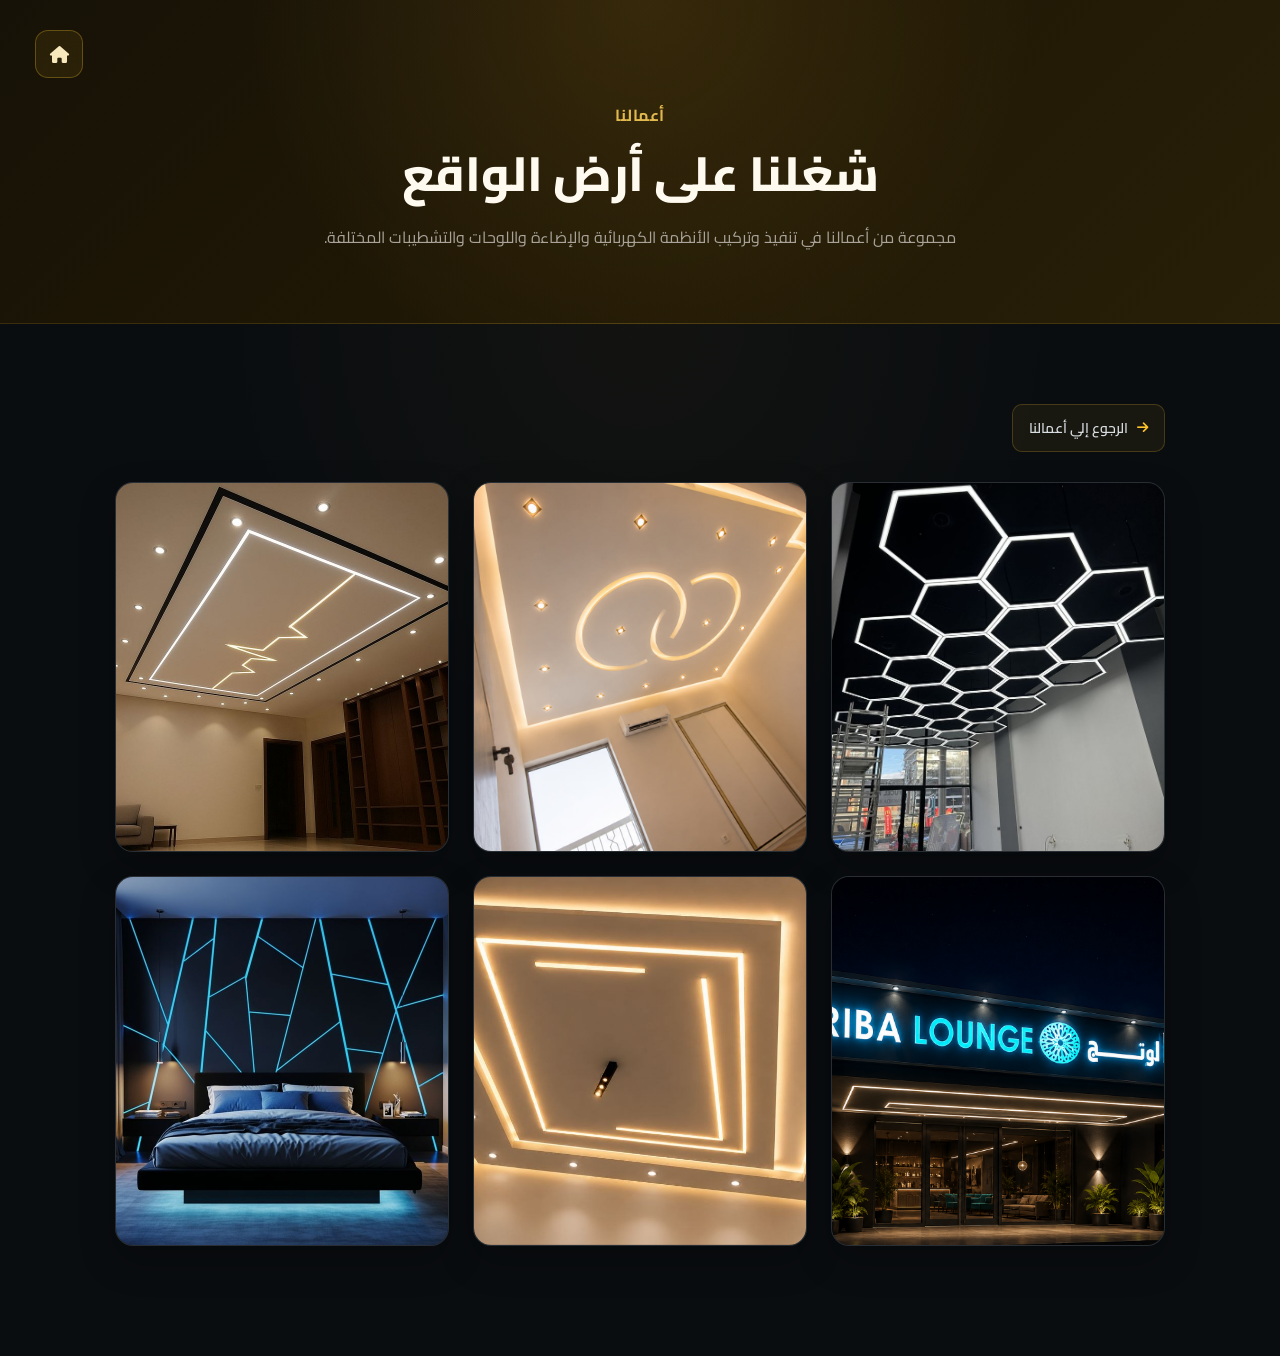
==== gallary.html @ 8c7905d7 "update project" ====
<!DOCTYPE html>
<html lang="ar" dir="rtl">

<head>

    <meta charset="UTF-8">
    <meta name="viewport" content="width=device-width, initial-scale=1.0">

    <title>أعمالنا | محسن الونش</title>

    <!-- Font Awesome -->
    <link rel="stylesheet" href="https://cdnjs.cloudflare.com/ajax/libs/font-awesome/6.5.1/css/all.min.css">

    <!-- Google Font -->
    <link rel="preconnect" href="https://fonts.googleapis.com">

    <link href="https://fonts.googleapis.com/css2?family=Cairo:wght@400;500;600;700;800;900&display=swap"
        rel="stylesheet">

    <!-- CSS -->
    <link rel="stylesheet" href="css/style.css">
    <link rel="stylesheet" href="css/gallary.css">

</head>

<body>


    <!-- Gallery Header -->

    <section class="gallery-header">

        <!-- Back Home -->

        <a href="index.html" class="back-home" aria-label="العودة للرئيسية" title="العودة للرئيسية">

            <i class="fa-solid fa-house"></i>

        </a>


        <span>
            أعمالنا
        </span>

        <h1>
            شغلنا على أرض الواقع
        </h1>

        <p>
            مجموعة من أعمالنا في تنفيذ وتركيب الأنظمة الكهربائية
            والإضاءة واللوحات والتشطيبات المختلفة.
        </p>

    </section>


    <!-- Gallery -->

    <section class="gallery-page">



            <a href="index.html#works" class="back-works">
                <i class="fa-solid fa-arrow-right"></i>
                <span>الرجوع إلي أعمالنا</span>
            </a>


        <div class="gallery-grid">


            <!-- Project 1 -->

            <div class="work-card">

                <img src="img/be87c420d6466a7f1e59875015f99b03.jpg" alt="لوحة توزيع كهربائية">

                <div class="work-overlay">

                    <div>

                        <span>
                            لوحات كهربائية
                        </span>

                        <h3>
                            تجهيز وتركيب لوحة كهربائية
                        </h3>

                    </div>

                </div>

            </div>


            <!-- Project 2 -->

            <div class="work-card">

                <img src="img/photo_2026-09-03_00-24-23.jpg" alt="تمديدات كهربائية">

                <div class="work-overlay">

                    <div>

                        <span>
                            تمديدات
                        </span>

                        <h3>
                            تنفيذ تمديدات كهربائية
                        </h3>

                    </div>

                </div>

            </div>


            <!-- Project 3 -->

            <div class="work-card">

                <img src="img/99199348999a768b147f7412500a4eb3.jpg" alt="تأسيس كهرباء">

                <div class="work-overlay">

                    <div>

                        <span>
                            تأسيس كهرباء
                        </span>

                        <h3>
                            تأسيس وتنفيذ أعمال الكهرباء
                        </h3>

                    </div>

                </div>

            </div>


            <!-- Project 4 -->

            <div class="work-card">

                <img src="img/ChatGPT Image Sep 2, 2026, 11_49_43 PM.png" alt="إضاءة ديكورية">

                <div class="work-overlay">

                    <div>

                        <span>
                            إضاءة
                        </span>

                        <h3>
                            تنفيذ إضاءة ديكورية
                        </h3>

                    </div>

                </div>

            </div>


            <!-- Project 5 -->

            <div class="work-card">

                <img src="img/photo_2026-09-02_20-09-18.jpg" alt="إضاءة خارجية">

                <div class="work-overlay">

                    <div>

                        <span>
                            إضاءة خارجية
                        </span>

                        <h3>
                            تنفيذ إضاءة خارجية
                        </h3>

                    </div>

                </div>

            </div>


            <!-- Project 6 -->

            <div class="work-card">

                <img src="img/9a830b537332dc876e969512bd773944.jpg" alt="أعمال كهرباء وإنارة">

                <div class="work-overlay">

                    <div>

                        <span>
                            كهرباء وإنارة
                        </span>

                        <h3>
                            تنفيذ أعمال كهربائية متكاملة
                        </h3>

                    </div>

                </div>

            </div>


        </div>

    </section>


    <!-- Lightbox -->

    <div class="lightbox" id="lightbox">


        <!-- Close -->

        <button class="lightbox-close" id="lightboxClose" aria-label="إغلاق">

            <i class="fa-solid fa-xmark"></i>

        </button>


        <!-- Previous -->

        <button class="lightbox-arrow prev" id="lightboxPrev" aria-label="الصورة السابقة">

            <i class="fa-solid fa-chevron-right"></i>

        </button>


        <!-- Image -->

        <img src="" alt="" id="lightboxImg">


        <!-- Play -->

        <button class="lightbox-play" id="lightboxPlay" aria-label="تشغيل العرض التلقائي">

            <i class="fa-solid fa-play"></i>

        </button>


        <!-- Next -->

        <button class="lightbox-arrow next" id="lightboxNext" aria-label="الصورة التالية">

            <i class="fa-solid fa-chevron-left"></i>

        </button>


    </div>


    <!-- JavaScript -->

    <script src="js/gallary.js"></script>

</body>

</html>
---- css/style.css ----
* {
  margin: 0;
  padding: 0;
  box-sizing: border-box;
}

html {
  scroll-behavior: smooth;
}

body {
  font-family: "Cairo", sans-serif;
  color: #ffffff;
  background: var(--bg-void);
  overflow-x: hidden;
}

:root {
  --yellow: #ffc52b;
  --yellow-dark: #d99f14;
  --yellow-deep: #9c7100;

  --bg-void: #0a0d10;
  --bg-panel: #10151a;
  --bg-card: #161c22;
  --bg-input: #0d1217;

  --ink: #f3f5f7;
  --ink-dim: #94a1ad;
  --ink-faint: #5e6a75;

  --border-soft: rgba(255, 255, 255, 0.08);
  --border-strong: rgba(255, 197, 43, 0.4);
  --shadow-card: 0 12px 30px rgba(0, 0, 0, 0.35);

  --radius-card: 18px;
  --radius-pill: 999px;
  --radius-input: 10px;
}

/* ================= NAVBAR ================= */

.navbar {
  height: 70px;
  width: 100%;
  background: rgba(10, 13, 16, 0.75);
  display: flex;
  align-items: center;
  justify-content: space-between;
  padding: 20px 7%;
  margin: auto;
  position: fixed;
  top: 0;
  right: 0;
  z-index: 1000;
  border-bottom: 1px solid var(--border-soft);
  backdrop-filter: blur(10px);
}

.logo {
  display: flex;
  align-items: center;
  gap: 15px;
}

.logo .bolt {
  font-size: 32px;
  color: var(--yellow);
  display: flex;
  align-items: center;
  justify-content: center;
  transition: all 0.3s ease-in-out;
}

.logo .bolt:hover {
  transform: scale(1.2) rotate(20deg);
}

.logo-link {
  text-decoration: none;
}

.logo h2 {
  margin-top: 12px;
  font-size: 22px;
  font-weight: 900;
  color: var(--ink);
  line-height: 1.2;
}

.logo span {
  font-size: 11px;
  color: var(--ink-dim);
}

.navbar nav {
  display: flex;
  align-items: center;
  gap: 38px;
}

.navbar nav a {
  color: var(--ink);
  text-decoration: none;
  font-size: 15px;
  font-weight: 600;
  position: relative;
  transition: 0.3s;
}

.navbar nav a:hover {
  color: var(--yellow);
}

.navbar nav a.active {
  color: var(--yellow);
}

.nav-btn {
  text-decoration: none;
  color: var(--bg-void);
  background: var(--yellow);
  padding: 8px 16px;
  border-radius: var(--radius-pill);
  font-size: 14px;
  font-weight: 800;
  display: flex;
  align-items: center;
  gap: 8px;
  transition: 0.3s;
}

.nav-btn:hover {
  background: #ffd55c;
  transform: translateY(-2px);
}

/* mobile menu toggle (hidden on desktop) */
.nav-toggle {
  display: none;
  width: 30px;
  height: 22px;
  position: relative;
  cursor: pointer;
  background: none;
  border: none;
  padding: 0;
  z-index: 1001;
}

.nav-toggle span {
  position: absolute;
  right: 0;
  width: 100%;
  height: 2px;
  background: var(--ink);
  border-radius: 2px;
  transition: 0.3s;
}

.nav-toggle span:nth-child(1) {
  top: 0;
}

.nav-toggle span:nth-child(2) {
  top: 10px;
}

.nav-toggle span:nth-child(3) {
  top: 20px;
}

.nav-toggle.active span:nth-child(1) {
  transform: translateY(10px) rotate(45deg);
}

.nav-toggle.active span:nth-child(2) {
  opacity: 0;
}

.nav-toggle.active span:nth-child(3) {
  transform: translateY(-10px) rotate(-45deg);
}

/* ================= HERO ================= */

.hero {
  height: 100vh;
  position: relative;
  display: flex;
  align-items: center;
  justify-content: flex-start;
  overflow: hidden;
  background-image: url("../img/photo_2026-09-02_20-09-18.jpg");
  background-size: cover;
  background-position: center;
  isolation: isolate;
}

.hero-overlay {
  position: absolute;
  inset: 0;
  z-index: -1;
  background: linear-gradient(
    to left,
    rgba(10, 13, 16, 0.98) 0%,
    rgba(10, 13, 16, 0.92) 35%,
    rgba(10, 13, 16, 0.7) 65%,
    rgba(10, 13, 16, 0.2) 100%
  );
}

.hero-content {
  width: 50%;
  padding-right: 8%;
  padding-left: 2%;
  position: relative;
  z-index: 2;
  text-align: right;
}

.small-title {
  color: var(--yellow);
  font-size: 21px;
  font-weight: 800;
  display: flex;
  align-items: center;
  gap: 15px;
  margin-bottom: 18px;
}

.small-title span {
  width: 65px;
  height: 2px;
  background: var(--yellow);
  border-radius: 5px;
}

.hero h1 {
  font-size: clamp(40px, 4vw, 60px);
  line-height: 1.25;
  font-weight: 800;
  margin-bottom: 20px;
  color: var(--ink);
}

.hero h1 span {
  color: var(--yellow);
  font-weight: 900;
}

.hero p {
  color: var(--ink-dim);
  font-size: 18px;
  line-height: 1.9;
  max-width: 600px;
  margin-bottom: 35px;
}

.hero-buttons {
  display: flex;
  gap: 18px;
  align-items: center;
}

.primary-btn,
.secondary-btn {
  min-width: 180px;
  height: 55px;
  display: flex;
  align-items: center;
  justify-content: center;
  gap: 10px;
  border-radius: var(--radius-pill);
  text-decoration: none;
  font-weight: 800;
  font-size: 16px;
  transition: 0.3s;
}

.primary-btn {
  color: var(--bg-void);
  background: var(--yellow);
  border: 2px solid var(--yellow);
}

.secondary-btn {
  color: var(--ink);
  background: transparent;
  border: 2px solid var(--yellow);
}

.primary-btn:hover {
  transform: translateY(-4px);
  box-shadow: 0 10px 30px rgba(255, 197, 43, 0.25);
}

.secondary-btn:hover {
  background: var(--yellow);
  color: var(--bg-void);
  transform: translateY(-4px);
}

/* ================= SERVICES ================= */

.services {
  background: var(--bg-panel);
  color: var(--ink);
  padding: 80px 7%;
  border-top: 1px solid var(--border-soft);
  border-bottom: 1px solid var(--border-soft);
}

.section-title {
  display: flex;
  align-items: center;
  justify-content: center;
  gap: 22px;
  margin-bottom: 45px;
}

.section-title h2 {
  font-size: 32px;
  font-weight: 900;
  color: var(--ink);
}

.section-title span {
  width: 65px;
  height: 3px;
  background: var(--yellow-dark);
  border-radius: 10px;
}

.services-container {
  display: flex;
  flex-wrap: wrap;
  gap: 20px;
  width: 100%;
  margin: auto;
  justify-content: center;
}

.service-card {
  background: var(--bg-card);
  border: 1px solid var(--border-soft);
  border-radius: var(--radius-card);
  padding: 30px 20px;
  text-align: center;
  transition: 0.3s;
  width: 23%;
  box-shadow: var(--shadow-card);
}

.service-card:hover {
  transform: translateY(-8px);
  border-color: var(--border-strong);
  box-shadow: 0 16px 34px rgba(255, 197, 43, 0.12);
}

.service-icon {
  color: var(--yellow);
  font-size: 38px;
  height: 55px;
  display: flex;
  align-items: center;
  justify-content: center;
  margin-bottom: 12px;
}

.service-card h3 {
  font-size: 18px;
  margin-bottom: 10px;
  font-weight: 800;
  color: var(--ink);
}

.service-card p {
  color: var(--ink-dim);
  font-size: 14px;
  line-height: 1.7;
}

/* ======== WORKS SECTION =======*/

.works {
  background: var(--bg-void);
  padding: 100px 0;
  direction: rtl;
  position: relative;
  overflow: hidden;
}

.container {
  width: 80%;
  margin: auto;
}

.works-header {
  text-align: center;
  max-width: 650px;
  margin: 0 auto 45px;
}

.works-subtitle {
  color: var(--yellow);
  font-size: 14px;
  font-weight: 600;
  margin-bottom: 10px;
}

.works-header h2 {
  color: var(--ink);
  font-size: 42px;
  font-weight: 900;
  margin-bottom: 15px;
  display: flex;
  align-items: center;
  justify-content: center;
  gap: 20px;
}

.works-header span {
  width: 100px;
  height: 4px;
  background: var(--yellow);
  display: inline-block;
  border-radius: 10px;
}

.works-header p {
  color: var(--ink-dim);
  font-size: 15px;
  line-height: 1.9;
}

.works-filter {
  display: flex;
  justify-content: center;
  align-items: center;
  flex-wrap: wrap;
  gap: 10px;
  margin-bottom: 40px;
}

.works-filter button {
  background: transparent;
  border: 1px solid var(--border-soft);
  color: var(--ink-dim);
  padding: 10px 22px;
  border-radius: var(--radius-pill);
  cursor: pointer;
  font-family: inherit;
  font-weight: 600;
  font-size: 13px;
  transition: 0.3s;
}

.works-filter button:hover,
.works-filter button.active {
  background: var(--yellow);
  color: var(--bg-void);
  border-color: var(--yellow);
}

.works-grid {
  display: grid;
  grid-template-columns: repeat(3, 1fr);
  grid-auto-rows: 250px;
  gap: 18px;
}

.work-card {
  position: relative;
  overflow: hidden;
  border-radius: var(--radius-card);
  background: var(--bg-card);
  border: 1px solid var(--border-soft);
  transition: border-color 0.3s ease;
}

.work-card:hover {
  border-color: var(--border-strong);
}

video {
  width: 800px;
  height: 515px;
  object-fit: cover;
}

.work-card img {
  width: 100%;
  height: 100%;
  object-fit: cover;
  transition: transform 0.6s ease;
}

.work-card:hover img {
  transform: scale(1.08);
}

.work-featured {
  grid-column: span 2;
  grid-row: span 2;
}

.work-overlay {
  position: absolute;
  inset: 0;
  display: flex;
  align-items: flex-end;
  justify-content: space-between;
  padding: 25px;
  background: linear-gradient(
    to top,
    rgba(10, 13, 16, 0.95),
    rgba(10, 13, 16, 0.2) 65%,
    transparent
  );
  opacity: 0;
  transition: 0.4s ease;
}

.work-card:hover .work-overlay {
  opacity: 1;
}

.work-overlay span {
  color: var(--yellow);
  font-size: 12px;
  font-weight: 700;
}

.work-overlay h3 {
  color: var(--ink);
  font-size: 19px;
  font-weight: 800;
  margin-top: 7px;
}

.work-overlay p {
  color: var(--ink-dim);
  font-size: 12px;
  margin-top: 6px;
}

.work-arrow {
  width: 45px;
  height: 45px;
  display: flex;
  align-items: center;
  justify-content: center;
  border-radius: 50%;
  background: var(--yellow);
  color: var(--bg-void);
  text-decoration: none;
  font-size: 22px;
  transform: translateY(15px);
  transition: 0.4s;
}

.work-card:hover .work-arrow {
  transform: translateY(0);
}

.works-btn {
  text-align: center;
  margin-top: 45px;
}

.works-btn a {
  display: inline-flex;
  align-items: center;
  gap: 12px;
  padding: 13px 28px;
  border: 1px solid var(--yellow);
  border-radius: var(--radius-pill);
  color: var(--yellow);
  text-decoration: none;
  font-size: 14px;
  font-weight: 700;
  transition: 0.4s ease;
}

.works-btn a span {
  font-size: 18px;
}

.works-btn a:hover {
  background: var(--yellow);
  color: var(--bg-void);
}

/* ================= ABOUT ================= */

.about {
  padding: 100px 7%;
  background: var(--bg-panel);
  border-top: 1px solid var(--border-soft);
  border-bottom: 1px solid var(--border-soft);
  display: flex;
  align-items: center;
  justify-content: space-between;
  gap: 70px;
}

.about .right {
  position: relative;
  width: 47%;
}

.about .right img {
  width: 100%;
  height: 600px;
  object-fit: cover;
  border-radius: var(--radius-card);
  box-shadow: var(--shadow-card);
  border: 1px solid var(--border-soft);
}

.about .right .badge {
  position: absolute;
  top: 20px;
  right: 20px;
  padding: 10px 18px;
  background: var(--yellow);
  color: var(--bg-void);
  font-size: 13px;
  font-weight: 700;
  border-radius: var(--radius-pill);
  box-shadow: 0 8px 20px rgba(0, 0, 0, 0.4);
}

.about .left {
  width: 53%;
}

.about .left .title-span {
  display: inline-block;
  width: 55px;
  height: 4px;
  margin-bottom: 10px;
  background: var(--yellow-dark);
  border-radius: 10px;
}

.about .left .small-title {
  display: inline-block;
  margin-right: 12px;
  font-size: 22px;
  color: var(--yellow);
  font-weight: 700;
}

.about .left h2 {
  margin: 0 0 20px;
  color: var(--ink);
  font-size: 38px;
  font-weight: 800;
  line-height: 1.5;
}

.about .left h2 span {
  color: var(--yellow);
}

.about .left > p {
  margin-bottom: 30px;
  color: var(--ink-dim);
  font-size: 16px;
  line-height: 2;
}

.about .feature {
  display: flex;
  flex-direction: column;
  gap: 18px;
}

.about .feature-item {
  display: flex;
  align-items: center;
  gap: 15px;
  padding: 15px;
  border-radius: var(--radius-card);
  background: var(--bg-card);
  border: 1px solid var(--border-soft);
  transition: 0.3s;
}

.about .feature-item:hover {
  transform: translateX(-5px);
  background: #1b222a;
  border-color: var(--border-strong);
}

.about .feature-item .icon {
  width: 42px;
  height: 42px;
  display: flex;
  align-items: center;
  justify-content: center;
  background: var(--yellow);
  color: var(--bg-void);
  border-radius: 50%;
  font-size: 18px;
  font-weight: bold;
  flex-shrink: 0;
}

.about .feature-item h3 {
  margin: 0 0 5px;
  color: var(--ink);
  font-size: 17px;
  font-weight: 800;
}

.about .feature-item p {
  margin: 0;
  color: var(--ink-dim);
  font-size: 14px;
  line-height: 1.7;
}

/*=================== REVIEWS =============*/

.reviews {
  padding: 100px 0;
  background: var(--bg-void);
  direction: rtl;
}

.reviews-title {
  text-align: center;
  margin: 0 auto 60px;
}

.reviews-title h3 {
  display: inline-block;
  color: var(--yellow);
  word-spacing: 4px;
  font-weight: 800;
  margin: 0 10px;
}

.reviews-title h2 {
  color: var(--ink);
  font-size: 38px;
  font-weight: 900;
  margin-bottom: 7px;
  word-spacing: 4px;
}

.reviews-title h2 strong {
  color: var(--yellow);
}

.reviews-title p {
  color: var(--ink-dim);
  font-size: 16px;
  line-height: 1.9;
}

.reviews-title .sign {
  display: inline-block;
  background: var(--yellow-dark);
  width: 60px;
  height: 3px;
  border-radius: 10px;
}

.reviews .cards {
  display: flex;
  justify-content: center;
  align-items: center;
  width: 100%;
  margin: 0 auto;
  flex-wrap: wrap;
  gap: 30px;
}

.reviews .container .review-card {
  width: 30%;
  background: var(--bg-card);
  border: 1px solid var(--border-soft);
  padding: 30px 25px;
  border-radius: var(--radius-card);
  display: flex;
  flex-direction: column;
  justify-content: space-between;
  box-shadow: var(--shadow-card);
  transition:
    transform 0.3s ease,
    border-color 0.3s ease,
    box-shadow 0.3s ease;
  overflow: hidden;
}

.reviews .container .top {
  transform: translateY(15px);
}

.reviews .container .review-card:hover {
  transform: translateY(-8px);
  border-color: var(--border-strong);
  box-shadow: 0 16px 34px rgba(255, 197, 43, 0.12);
}

.review-client {
  display: flex;
  align-items: center;
  gap: 15px;
  margin-bottom: 15px;
}

.review-client img {
  width: 55px;
  height: 55px;
  border-radius: 50%;
  object-fit: cover;
  border: 2px solid var(--yellow);
}

.client-details h3 {
  color: var(--ink);
  font-size: 17px;
  font-weight: 800;
  margin-bottom: 3px;
}

.client-details span {
  color: var(--ink-dim);
  font-size: 13px;
  font-weight: 600;
}

.review-content {
  display: flex;
  flex-direction: column;
  gap: 10px;
}

.stars {
  color: var(--yellow);
  font-size: 18px;
  display: flex;
  gap: 4px;
}

.review-content p {
  color: var(--ink-dim);
  font-size: 14px;
  line-height: 1.8;
  margin: 0;
}

/*=========== CONTACT ===========*/

.contact {
  padding: 100px 0;
  background: var(--bg-panel);
  border-top: 1px solid var(--border-soft);
}

.contact-title {
  text-align: center;
  margin: 0 auto 40px;
}

.contact-title h2 {
  text-align: center;
  display: inline-block;
  font-size: 40px;
  font-weight: 900;
  margin: 0 15px;
  color: var(--ink);
}

.contact-title span {
  display: inline-block;
  width: 130px;
  height: 4px;
  margin-bottom: 12px;
  background: var(--yellow-dark);
  border-radius: 7px;
  vertical-align: middle;
}

.contact-title p {
  word-spacing: 2px;
  font-size: 16px;
  font-weight: 600;
  color: var(--ink-dim);
  margin-top: 10px;
}

.full {
  padding: 20px 7%;
  width: 100%;
  display: flex;
  justify-content: space-between;
  gap: 40px;
}

.contact .right-side {
  width: 45%;
  display: flex;
  flex-direction: column;
  gap: 20px;
}

.contact-card {
  border: 1px solid var(--border-soft);
  background: var(--bg-card);
  padding: 25px 30px;
  border-radius: var(--radius-card);
  box-shadow: var(--shadow-card);
  transition:
    transform 0.3s ease,
    border-color 0.3s ease,
    box-shadow 0.3s ease;
}

.contact-card:hover {
  transform: translateY(-4px);
  border-color: var(--border-strong);
  box-shadow: 0 16px 34px rgba(255, 197, 43, 0.12);
}

.contact-card,
.contact-card a {
  text-decoration: none;
  display: flex;
  align-items: center;
  gap: 20px;
  width: 100%;
}

.contact-card .circle {
  width: 60px;
  height: 60px;
  border-radius: 50%;
  background: var(--yellow);
  display: flex;
  justify-content: center;
  align-items: center;
  flex-shrink: 0;
}

.circle i {
  font-size: 22px;
  font-weight: 800;
  color: var(--bg-void);
}

.phone {
  display: flex;
  flex-direction: column;
  gap: 4px;
  color: var(--ink);
  font-size: 18px;
  font-weight: 700;
}

.phone p {
  color: var(--ink-dim);
  font-size: 15px;
  font-weight: 500;
  margin: 0;
}

.left-side {
  width: 48%;
}

.contact-form {
  width: 100%;
  padding: 35px;
  background: var(--bg-card);
  border: 1px solid var(--border-soft);
  border-radius: var(--radius-card);
  box-shadow: var(--shadow-card);
}

.input-group {
  width: 100%;
  margin-bottom: 18px;
}

.input-group input,
.input-group select,
.input-group textarea {
  width: 100%;
  padding: 15px 18px;
  border: 1px solid #262c33;
  border-radius: var(--radius-input);
  background: var(--bg-input);
  color: var(--ink);
  font-family: "Cairo", sans-serif;
  font-size: 15px;
  outline: none;
  transition: 0.3s ease;
}

/* Placeholder */
.input-group input::placeholder,
.input-group textarea::placeholder {
  color: var(--ink-faint);
}

/* Select */
.input-group select {
  cursor: pointer;
  color: var(--ink-dim);
}

.input-group select option {
  background: var(--bg-card);
  color: var(--ink);
}

/* Focus */
.input-group input:focus,
.input-group select:focus,
.input-group textarea:focus {
  border-color: var(--yellow-dark);
  box-shadow: 0 0 0 3px rgba(217, 159, 20, 0.15);
}

.submit-btn {
  width: 100%;
  padding: 15px;
  border: none;
  border-radius: var(--radius-pill);
  background: var(--yellow-dark);
  color: var(--bg-void);
  font-family: "Cairo", sans-serif;
  font-size: 16px;
  font-weight: 700;
  cursor: pointer;
  transition: 0.3s ease;
}

.submit-btn:hover {
  background: var(--yellow);
  transform: translateY(-2px);
}

/* ================= FOOTER ================= */

.footer {
  background: var(--bg-void);
  border-top: 1px solid var(--border-soft);
  padding: 80px 7% 0;
}

.footer-top {
  display: flex;
  justify-content: space-between;
  gap: 50px;
  padding-bottom: 55px;
}

.footer-brand {
  width: 30%;
  display: flex;
  flex-direction: column;
  gap: 18px;
}

.footer-brand .logo .bolt {
  font-size: 28px;
}

.footer-brand p {
  color: var(--ink-dim);
  font-size: 14px;
  line-height: 1.9;
}

.footer-social {
  display: flex;
  gap: 15px;
}

.footer-social a {
  width: 42px;
  height: 42px;
  border-radius: 50%;
  border: 1px solid var(--border-soft);
  background: var(--bg-card);
  color: var(--ink-dim);
  display: flex;
  align-items: center;
  justify-content: center;
  font-size: 15px;
  text-decoration: none;
  transition: all 0.3s ease-in-out;
}

.footer-social a:hover {
  background: var(--yellow);
  border-color: var(--yellow);
  color: var(--bg-void);
  transform: translateY(-3px);
}

.footer-links {
  width: 25%;
}

.footer-links h3 {
  color: var(--ink);
  font-size: 17px;
  font-weight: 800;
  margin-bottom: 6px;
}

.footer-links ul {
  list-style: none;
  display: flex;
  flex-direction: column;
  gap: 4px;
}

.footer-links ul li a {
  color: var(--ink-dim);
  text-decoration: none;
  font-size: 14px;
  transition: 0.3s;
  display: inline-flex;
  align-items: center;
  gap: 8px;
}

.footer-links ul li a::before {
  content: "";
  width: 5px;
  height: 5px;
  border-radius: 50%;
  background: var(--yellow-dark);
  flex-shrink: 0;
  transition: 0.3s;
}

.footer-links ul li a:hover {
  color: var(--yellow);
  transform: translateX(-4px);
}

.footer-contact {
  width: 30%;
  display: flex;
  flex-direction: column;
  gap: 16px;
}

.footer-contact h3 {
  color: var(--ink);
  font-size: 17px;
  font-weight: 800;
  margin-bottom: 6px;
}

.footer-contact-item {
  display: flex;
  align-items: center;
  gap: 12px;
  color: var(--ink-dim);
  font-size: 14px;
  line-height: 1.7;
}

.footer-contact-item .circle {
  width: 50px;
  height: 50px;
  border-radius: 50%;
  background: var(--yellow-dark);
  padding: 15px;
  border: 1px solid var(--border-soft);
  color: var(--yellow);
  display: flex;
  align-items: center;
  justify-content: center;
  font-size: 14px;
  flex-shrink: 0;
}

.footer-bottom {
  border-top: 1px solid var(--border-soft);
  padding: 22px 0;
  display: flex;
  align-items: center;
  justify-content: space-between;
  flex-wrap: wrap;
  gap: 12px;
}

.footer-bottom p {
  color: var(--ink-faint);
  font-size: 13px;
}

.footer-bottom .footer-legal {
  display: flex;
  gap: 22px;
}

.footer-bottom .footer-legal a {
  color: var(--ink-faint);
  text-decoration: none;
  font-size: 13px;
  transition: 0.3s;
}

.footer-bottom .footer-legal a:hover {
  color: var(--yellow);
}

/* =====================================================
   RESPONSIVE
===================================================== */

/* Mobile menu toggle button (hidden on desktop) */
.nav-toggle {
  display: none;
  flex-direction: column;
  justify-content: space-between;
  width: 26px;
  height: 18px;
  background: none;
  border: none;
  padding: 0;
  cursor: pointer;
  z-index: 1100;
}

.nav-toggle span {
  display: block;
  width: 100%;
  height: 2px;
  background: var(--ink);
  border-radius: 2px;
  transition: 0.3s ease;
}

.nav-toggle.active span:nth-child(1) {
  transform: translateY(8px) rotate(45deg);
}

.nav-toggle.active span:nth-child(2) {
  opacity: 0;
}

.nav-toggle.active span:nth-child(3) {
  transform: translateY(-8px) rotate(-45deg);
}

/* ================= TABLET ================= */

@media (max-width: 1100px) {
  /* Navbar */

  .navbar {
    padding: 20px 4%;
  }

  .navbar nav {
    gap: 22px;
  }

  .navbar nav a {
    font-size: 14px;
  }

  /* Hero */

  .hero-content {
    width: 60%;
    padding-right: 6%;
  }

  /* Services */

  .services {
    padding: 80px 4%;
  }

  .service-card {
    width: 31%;
  }

  /* Works */

  .container {
    width: 90%;
  }

  .works-grid {
    grid-template-columns: repeat(2, 1fr);
  }

  .work-featured {
    grid-column: span 2;
    grid-row: span 2;
  }

  /* About */

  .about {
    padding: 80px 5%;
    gap: 40px;
  }

  .about .right {
    width: 45%;
  }

  .about .left {
    width: 55%;
  }

  .about .right img {
    height: 500px;
  }

  /* Reviews */

  .reviews .container .review-card {
    width: 45%;
  }

  /* Contact */

  .full {
    padding: 20px 5%;
  }

  .contact .right-side {
    width: 47%;
  }

  .left-side {
    width: 50%;
  }

  /* Footer */

  .footer {
    padding: 70px 5% 0;
  }

  .footer-top {
    gap: 30px;
  }

  .footer-brand,
  .footer-contact {
    width: 32%;
  }

  .footer-links {
    width: 25%;
  }
}

/* ================= MOBILE ================= */

@media (max-width: 768px) {
  /* Navbar */

  .navbar {
    height: 70px;
    padding: 15px 5%;
  }

  .logo {
    gap: 10px;
  }

  .logo .bolt {
    font-size: 27px;
  }

  .logo h2 {
    font-size: 18px;
    margin-top: 8px;
  }

  .logo span {
    font-size: 9px;
  }

  /* show  button */
  .nav-toggle {
    display: flex;
  }

  /* nav becomes a full-height off-canvas panel, hidden until toggled */
  .navbar nav {
    position: fixed;
    inset: 70px 0 0 0;
    width: 100%;
    height: calc(100vh - 200px);
    background: var(--bg-void);
    border-top: 1px solid var(--border-soft);
    flex-direction: column;
    justify-content: flex-start;
    align-items: center;
    gap: 26px;
    padding: 45px 0;
    transform: translateX(100%);
    opacity: 0;
    visibility: hidden;
    transition:
      transform 0.35s ease,
      opacity 0.35s ease,
      visibility 0.35s;
  }

  .navbar nav.active {
    transform: translateX(0);
    opacity: 1;
    visibility: visible;
  }

  .navbar nav a {
    font-size: 18px;
  }

  .nav-btn {
    padding: 7px 12px;
    font-size: 12px;
    display: none;
  }

  /* lock page scroll while the menu is open */
  body.nav-open {
    overflow: hidden;
  }

  /* Hero */

  .hero {
    min-height: 100vh;
    height: auto;
    padding: 150px 5% 80px;
    justify-content: center;
    background-position: center;
  }

  .hero-content {
    width: 100%;
    padding: 0;
    text-align: center;
  }

  .small-title {
    justify-content: center;
    font-size: 15px;
    gap: 10px;
  }

  .small-title span {
    width: 30px;
  }

  .hero h1 {
    font-size: clamp(30px, 5vw, 40px);
    line-height: 1.4;
  }

  .hero p {
    font-size: 11px;
    line-height: 1.4;
    max-width: 100%;
    margin-bottom: 28px;
  }

  .primary-btn,
  .secondary-btn {
    min-width: 100px;
    height: 40px;
    font-size: 14px;
  }

  /* Services */

  .services {
    padding: 70px 5%;
  }

  .section-title {
    gap: 12px;
    margin-bottom: 35px;
  }

  .section-title h2 {
    font-size: 27px;
  }

  .section-title span {
    width: 40px;
  }

  .services-container {
    gap: 15px;
  }

  .service-card {
    width: 47%;
    padding: 25px 15px;
  }

  .service-icon {
    font-size: 32px;
  }

  .service-card h3 {
    font-size: 16px;
  }

  .service-card p {
    font-size: 13px;
  }

  /* Works */

  .works {
    padding: 70px 0;
  }

  .container {
    width: 90%;
  }

  .works-header {
    margin-bottom: 35px;
  }

  .works-header h2 {
    font-size: 32px;
    gap: 12px;
  }

  .works-header span {
    width: 50px;
    height: 3px;
  }

  .works-header p {
    font-size: 14px;
  }

  .works-filter {
    gap: 8px;
    margin-bottom: 30px;
  }

  .works-filter button {
    padding: 8px 14px;
    font-size: 12px;
  }

  .works-grid {
    grid-template-columns: 1fr 1fr;
    grid-auto-rows: 200px;
    gap: 12px;
  }

  .work-featured {
    grid-column: span 2;
    grid-row: span 2;
  }

  .work-overlay {
    padding: 15px;
  }

  .work-overlay h3 {
    font-size: 16px;
  }

  .work-overlay p {
    font-size: 11px;
  }

  .work-arrow {
    width: 38px;
    height: 38px;
    font-size: 18px;
  }

  video {
    width: 100%;
    height: 100%;
    object-fit: cover;
  }

  /* About */

  .about {
    padding: 70px 5%;
    flex-direction: column;
    gap: 40px;
  }

  .about .right,
  .about .left {
    width: 100%;
  }

  .about .right img {
    height: 450px;
  }

  .about .right .badge {
    top: 15px;
    right: 15px;
    font-size: 12px;
    padding: 8px 14px;
  }

  .about .left .small-title {
    font-size: 20px;
  }

  .about .left h2 {
    font-size: 30px;
    line-height: 1.5;
  }

  .about .left > p {
    font-size: 14px;
    line-height: 1.9;
  }

  .about .feature {
    gap: 12px;
  }

  .about .feature-item {
    padding: 13px;
  }

  .about .feature-item h3 {
    font-size: 15px;
  }

  .about .feature-item p {
    font-size: 13px;
  }

  /* Reviews */

  .reviews {
    padding: 70px 0;
  }

  .reviews-title {
    margin-bottom: 40px;
    padding: 0 5%;
  }

  .reviews-title h3 {
    font-size: 15px;
  }

  .reviews-title h2 {
    font-size: 30px;
  }

  .reviews-title p {
    font-size: 14px;
  }

  .reviews .cards {
    gap: 20px;
  }

  .reviews .container .review-card {
    width: 100%;
    padding: 25px 20px;
  }

  .reviews .container .top {
    transform: none;
  }

  .reviews .container .review-card:hover {
    transform: translateY(-5px);
  }

  /* Contact */

  .contact {
    padding: 70px 0;
  }

  .contact-title {
    padding: 0 5%;
    margin-bottom: 30px;
  }

  .contact-title h2 {
    font-size: 30px;
    margin: 0 10px;
  }

  .contact-title span {
    width: 45px;
    height: 3px;
    margin-bottom: 8px;
  }

  .contact-title p {
    font-size: 13px;
    line-height: 1.8;
  }

  .full {
    padding: 20px 5%;
    flex-direction: column;
    gap: 25px;
  }

  .contact .right-side,
  .left-side {
    width: 100%;
  }

  .contact-card {
    padding: 20px;
  }

  .contact-card .circle {
    width: 50px;
    height: 50px;
  }

  .circle i {
    font-size: 19px;
  }

  .phone {
    font-size: 16px;
  }

  .phone p {
    font-size: 13px;
  }

  .contact-form {
    padding: 25px 20px;
  }

  .input-group input,
  .input-group select,
  .input-group textarea {
    padding: 13px 15px;
    font-size: 14px;
  }

  .submit-btn {
    padding: 13px;
    font-size: 14px;
  }

  /* Footer */

  .footer {
    padding: 60px 5% 0;
  }

  .footer-top {
    flex-direction: column;
    gap: 40px;
    padding-bottom: 40px;
  }

  .footer-brand,
  .footer-links,
  .footer-contact {
    width: 100%;
  }

  .footer-brand {
    gap: 15px;
  }

  .footer-links ul {
    gap: 8px;
  }

  .footer-contact {
    gap: 12px;
  }

  .footer-contact-item .circle {
    width: 45px;
    height: 45px;
    padding: 10px;
  }

  .footer-bottom {
    flex-direction: column;
    justify-content: center;
    text-align: center;
    padding: 20px 0;
  }

  .footer-bottom .footer-legal {
    gap: 15px;
  }
}

/* ================= SMALL MOBILE ================= */

@media (max-width: 480px) {
  /* Navbar */

  .navbar {
    padding: 12px 4%;
  }

  .logo h2 {
    font-size: 16px;
  }

  .logo span {
    font-size: 8px;
  }

  .nav-btn {
    padding: 6px 10px;
    font-size: 11px;
  }

  .navbar nav a {
    font-size: 16px;
  }

  /* Hero */

  .hero {
    padding-top: 160px;
  }

  .hero h1 {
    font-size: 32px;
  }

  .hero p {
    font-size: 14px;
  }

  .hero-buttons {
    flex-direction: column;
    width: 100%;
  }

  .primary-btn,
  .secondary-btn {
    width: 100%;
    max-width: 300px;
  }

  /* Services */

  .service-card {
    width: 100%;
  }

  /* Works */

  .works-grid {
    grid-template-columns: 1fr;
    grid-auto-rows: 220px;
  }

  .work-featured {
    grid-column: span 1;
    grid-row: span 1;
  }

  .works-filter button {
    padding: 8px 12px;
  }

  /* About */

  .about .right img {
    height: 380px;
  }

  .about .left h2 {
    font-size: 27px;
  }

  /* Reviews */

  .reviews-title h2 {
    font-size: 27px;
  }

  /* Contact */

  .contact-title h2 {
    font-size: 27px;
  }

  .contact-title span {
    width: 30px;
  }

  .contact-card {
    padding: 18px;
  }

  .contact-card .circle {
    width: 45px;
    height: 45px;
  }

  .phone {
    font-size: 15px;
  }

  .phone p {
    font-size: 12px;
  }

  /* Footer */

  .footer {
    padding: 50px 5% 0;
  }

  .footer-bottom .footer-legal {
    flex-direction: column;
    gap: 8px;
  }
}
---- css/gallary.css ----
/* =========================
   Gallery Header
========================= */
.gallery-header {
  position: relative;
  min-height: 250px;
  padding: 100px 20px 70px;
  display: flex;
  flex-direction: column;
  align-items: center;
  justify-content: center;
  text-align: center;
  background:
    radial-gradient(
      circle at 50% 0%,
      rgba(201, 152, 47, 0.14),
      transparent 55%
    ),
    linear-gradient(135deg, #171207 0%, #201805 50%, #281f08 100%);
  color: var(--ink);
  border-bottom: 1px solid rgba(255, 197, 43, 0.15);
  gap: 8px;
}
/* Header Label */
.gallery-header > span {
  margin-bottom: 4px;
  color: #e2b94f;
  font-size: 16px;
  font-weight: 700;
  letter-spacing: 0.5px;
}
/* Header Title */
.gallery-header h1 {
  margin: 0 0 10px;
  color: #fffaf0;
  font-size: 48px;
  font-weight: 800;
  line-height: 1.3;
}
/* Header Description */
.gallery-header p {
  max-width: 650px;
  margin: 0;
  color: #a9a39a;
  font-size: 16px;
  line-height: 1.9;
}
/* =========================
   Back Home
========================= */
.back-home {
  position: absolute;
  top: 30px;
  left: 35px;
  width: 48px;
  height: 48px;
  display: flex;
  align-items: center;
  justify-content: center;
  color: #f8e9bd;
  background: rgba(255, 197, 43, 0.08);
  border: 1px solid rgba(255, 197, 43, 0.28);
  border-radius: 13px;
  font-size: 17px;
  text-decoration: none;
  backdrop-filter: blur(10px);
  transition: 0.3s ease;
}
.back-home:hover {
  color: #111;
  background: var(--yellow);
  border-color: var(--yellow);
  transform: translateY(-3px);
  box-shadow: 0 10px 30px rgba(255, 197, 43, 0.22);
}
/* =========================
   Back To Works
========================= */
.back-works {
  position: relative;
  z-index: 10;
  display: flex;
  align-items: center;
  justify-content: center;
  gap: 9px;
  width: fit-content;
  margin: 0 9% 30px auto;
  padding: 10px 16px;
  color: #d9dee3;
  background: rgba(255, 197, 43, 0.06);
  border: 1px solid rgba(255, 197, 43, 0.2);
  border-radius: 10px;
  text-decoration: none;
  font-size: 14px;
  font-weight: 600;
  white-space: nowrap;
  transition: 0.3s ease;
}
.back-works i {
  color: var(--yellow);
  font-size: 13px;
  transition: 0.3s ease;
}
.back-works:hover {
  color: #fff;
  background: rgba(255, 197, 43, 0.12);
  border-color: rgba(255, 197, 43, 0.5);
  transform: translateY(-2px);
  box-shadow: 0 8px 25px rgba(255, 197, 43, 0.1);
}
.back-works:hover i {
  transform: translateX(4px);
}
/* =========================
   Gallery Section
========================= */
.gallery-page {
  padding: 80px 0 110px;
  background:
    radial-gradient(
      circle at 50% 0%,
      rgba(255, 197, 43, 0.035),
      transparent 35%
    ),
    var(--bg-void);
}
/* =========================
   Gallery Grid
========================= */
.gallery-grid {
  width: 82%;
  max-width: 1250px;
  margin: auto;
  display: grid;
  grid-template-columns: repeat(3, 1fr);
  gap: 24px;
}
/* =========================
   Work Card
========================= */
.work-card {
  position: relative;
  height: 370px;
  overflow: hidden;
  background: var(--bg-card);
  border: 1px solid var(--border-soft);
  border-radius: var(--radius-card);
  cursor: pointer;
  box-shadow: 0 15px 35px rgba(0, 0, 0, 0.28);
  transition:
    transform 0.4s ease,
    border-color 0.4s ease,
    box-shadow 0.4s ease;
}
.work-card::after {
  content: "";
  position: absolute;
  inset: 0;
  border: 1px solid transparent;
  border-radius: inherit;
  pointer-events: none;
  transition: 0.4s ease;
}
/* Card Image */
.work-card img {
  width: 100%;
  height: 100%;
  display: block;
  object-fit: cover;
  transition:
    transform 0.7s ease,
    filter 0.5s ease;
}
/* Card Hover */
.work-card:hover {
  transform: translateY(-8px);
  border-color: rgba(255, 197, 43, 0.38);
  box-shadow:
    0 25px 55px rgba(0, 0, 0, 0.45),
    0 0 0 1px rgba(255, 197, 43, 0.06);
}
.work-card:hover::after {
  border-color: rgba(255, 197, 43, 0.25);
}
.work-card:hover img {
  transform: scale(1.07);
  filter: brightness(0.82);
}
/* =========================
   Card Overlay
========================= */
.work-overlay {
  position: absolute;
  inset: 0;
  display: flex;
  align-items: flex-end;
  padding: 28px;
  background: linear-gradient(
    to top,
    rgba(4, 5, 6, 0.96) 0%,
    rgba(4, 5, 6, 0.68) 35%,
    rgba(4, 5, 6, 0.08) 75%
  );
  opacity: 0;
  transition: 0.4s ease;
}
.work-overlay > div {
  width: 100%;
  transform: translateY(18px);
  transition: 0.4s ease;
}
.work-overlay span {
  display: inline-block;
  margin-bottom: 8px;
  color: var(--yellow);
  font-size: 13px;
  font-weight: 700;
}
.work-overlay h3 {
  margin: 0;
  color: #fff;
  font-size: 20px;
  font-weight: 700;
  line-height: 1.5;
}
.work-card:hover .work-overlay {
  opacity: 1;
}
.work-card:hover .work-overlay > div {
  transform: translateY(0);
}
/* =========================
   Lightbox
========================= */
.lightbox {
  position: fixed;
  inset: 0;
  z-index: 9999;
  display: flex;
  align-items: center;
  justify-content: center;
  padding: 30px;
  background: rgba(3, 5, 7, 0.97);
  opacity: 0;
  visibility: hidden;
  transition: 0.3s ease;
}
.lightbox.active {
  opacity: 1;
  visibility: visible;
}
/* Lightbox Image */
.lightbox img {
  max-width: 88%;
  max-height: 82vh;
  display: block;
  object-fit: contain;
  border: 1px solid rgba(255, 197, 43, 0.12);
  border-radius: 14px;
  box-shadow: 0 30px 90px rgba(0, 0, 0, 0.75);
  transform: scale(0.94);
  transition: 0.35s ease;
}
.lightbox.active img {
  transform: scale(1);
}
/* =========================
   Lightbox Buttons
========================= */
.lightbox-close,
.lightbox-arrow,
.lightbox-play {
  display: flex;
  align-items: center;
  justify-content: center;
  border: 1px solid rgba(255, 197, 43, 0.22);
  background: rgba(20, 23, 26, 0.82);
  color: #f5dfaa;
  backdrop-filter: blur(10px);
  cursor: pointer;
  transition: 0.3s ease;
  z-index: 10001;
}
.lightbox-close:hover,
.lightbox-arrow:hover,
.lightbox-play:hover {
  background: var(--yellow);
  color: var(--bg-void);
  border-color: var(--yellow);
  box-shadow: 0 8px 25px rgba(255, 197, 43, 0.2);
}
/* =========================
   Lightbox Close
========================= */
.lightbox-close {
  position: fixed;
  top: 25px;
  left: 30px;
  width: 48px;
  height: 48px;
  border-radius: 13px;
  font-size: 18px;
}
.lightbox-close:hover {
  transform: rotate(90deg);
}
/* =========================
   Lightbox Arrows
========================= */
.lightbox-arrow {
  position: fixed;
  top: 50%;
  width: 52px;
  height: 52px;
  border-radius: 50%;
  font-size: 16px;
  transform: translateY(-50%);
}
.lightbox .prev {
  right: 30px;
}
.lightbox .next {
  left: 30px;
}
.lightbox-arrow:hover {
  transform: translateY(-50%) scale(1.08);
}
/* =========================
   Play Button
========================= */
.lightbox-play {
  position: fixed;
  left: 50%;
  bottom: 35px;
  width: 52px;
  height: 52px;
  border-radius: 50%;
  font-size: 16px;
  transform: translateX(-50%);
}
.lightbox-play:hover {
  transform: translateX(-50%) scale(1.08);
}
/* =========================
   Tablet
========================= */
@media (max-width: 1000px) {
  .gallery-header {
    min-height: 270px;
    padding: 100px 30px 60px;
  }
  .gallery-header h1 {
    font-size: 42px;
  }
  .gallery-header p {
    max-width: 600px;
    font-size: 15px;
  }
  .gallery-grid {
    width: 88%;
    grid-template-columns: repeat(2, 1fr);
    gap: 20px;
  }
  .work-card {
    height: 330px;
  }
  .back-works {
    margin-right: 6%;
    margin-left: 0;
    margin-bottom: 25px;
  }
}
/* =========================
   Small Tablet
========================= */
@media (max-width: 768px) {
  .gallery-header {
    min-height: 280px;
    padding: 105px 25px 60px;
  }
  .gallery-header h1 {
    font-size: 38px;
  }
  .gallery-header p {
    max-width: 90%;
    font-size: 14px;
  }
  .back-home {
    top: 22px;
    left: 25px;
    width: 44px;
    height: 44px;
    border-radius: 12px;
  }
  .gallery-page {
    padding: 65px 0 90px;
  }
  .back-works {
    margin-right: 6%;
    margin-left: 0;
    padding: 10px 16px;
    font-size: 13px;
  }
  .gallery-grid {
    width: 88%;
  }
}
/* =========================
   Mobile
========================= */
@media (max-width: 600px) {
  .gallery-header {
    min-height: 300px;
    padding: 105px 20px 55px;
    gap: 5px;
  }
  .gallery-header > span {
    font-size: 14px;
  }
  .gallery-header h1 {
    margin-bottom: 8px;
    font-size: 32px;
    line-height: 1.4;
  }
  .gallery-header p {
    max-width: 95%;
    font-size: 13px;
    line-height: 1.8;
  }
  /* Back Home */
  .back-home {
    top: 18px;
    left: 18px;
    width: 42px;
    height: 42px;
    border-radius: 11px;
    font-size: 15px;
  }
  /* Gallery */
  .gallery-page {
    padding: 55px 0 75px;
  }
  /* Back Works */
  .back-works {
    margin: 0 5% 22px auto;
    padding: 10px 14px;
    font-size: 13px;
    border-radius: 9px;
  }
  .back-works i {
    font-size: 12px;
  }
  /* Grid */
  .gallery-grid {
    width: 90%;
    grid-template-columns: 1fr;
    gap: 18px;
  }
  /* Cards */
  .work-card {
    height: 300px;
    border-radius: 14px;
  }
  /* Mobile Overlay */
  .work-overlay {
    opacity: 1;
    padding: 20px;
  }
  .work-overlay > div {
    transform: translateY(0);
  }
  .work-overlay span {
    margin-bottom: 5px;
    font-size: 12px;
  }
  .work-overlay h3 {
    font-size: 17px;
    line-height: 1.5;
  }
  /* Lightbox */
  .lightbox {
    padding: 15px;
  }
  .lightbox img {
    max-width: 94%;
    max-height: 72vh;
    border-radius: 10px;
  }
  /* Close */
  .lightbox-close {
    top: 15px;
    left: 15px;
    width: 42px;
    height: 42px;
    border-radius: 11px;
    font-size: 16px;
  }
  /* Arrows */
  .lightbox-arrow {
    width: 40px;
    height: 40px;
    font-size: 13px;
  }
  .lightbox .prev {
    right: 10px;
  }
  .lightbox .next {
    left: 10px;
  }
  /* Play */
  .lightbox-play {
    bottom: 18px;
    width: 46px;
    height: 46px;
    font-size: 14px;
  }
}
/* =========================
   Very Small Screens
========================= */
@media (max-width: 400px) {
  .gallery-header {
    min-height: 285px;
    padding: 95px 15px 45px;
  }
  .gallery-header h1 {
    font-size: 28px;
  }
  .gallery-header p {
    font-size: 12px;
  }
  .back-home {
    top: 15px;
    left: 15px;
    width: 40px;
    height: 40px;
  }
  .back-works {
    margin: 0 4% 20px auto;
    padding: 9px 12px;
    font-size: 12px;
  }
  .gallery-grid {
    width: 92%;
    gap: 15px;
  }
  .work-card {
    height: 270px;
    border-radius: 12px;
  }
  .work-overlay {
    padding: 17px;
  }
  .work-overlay h3 {
    font-size: 15px;
  }
  .lightbox img {
    max-width: 96%;
    max-height: 68vh;
  }
  .lightbox-arrow {
    width: 36px;
    height: 36px;
  }
}
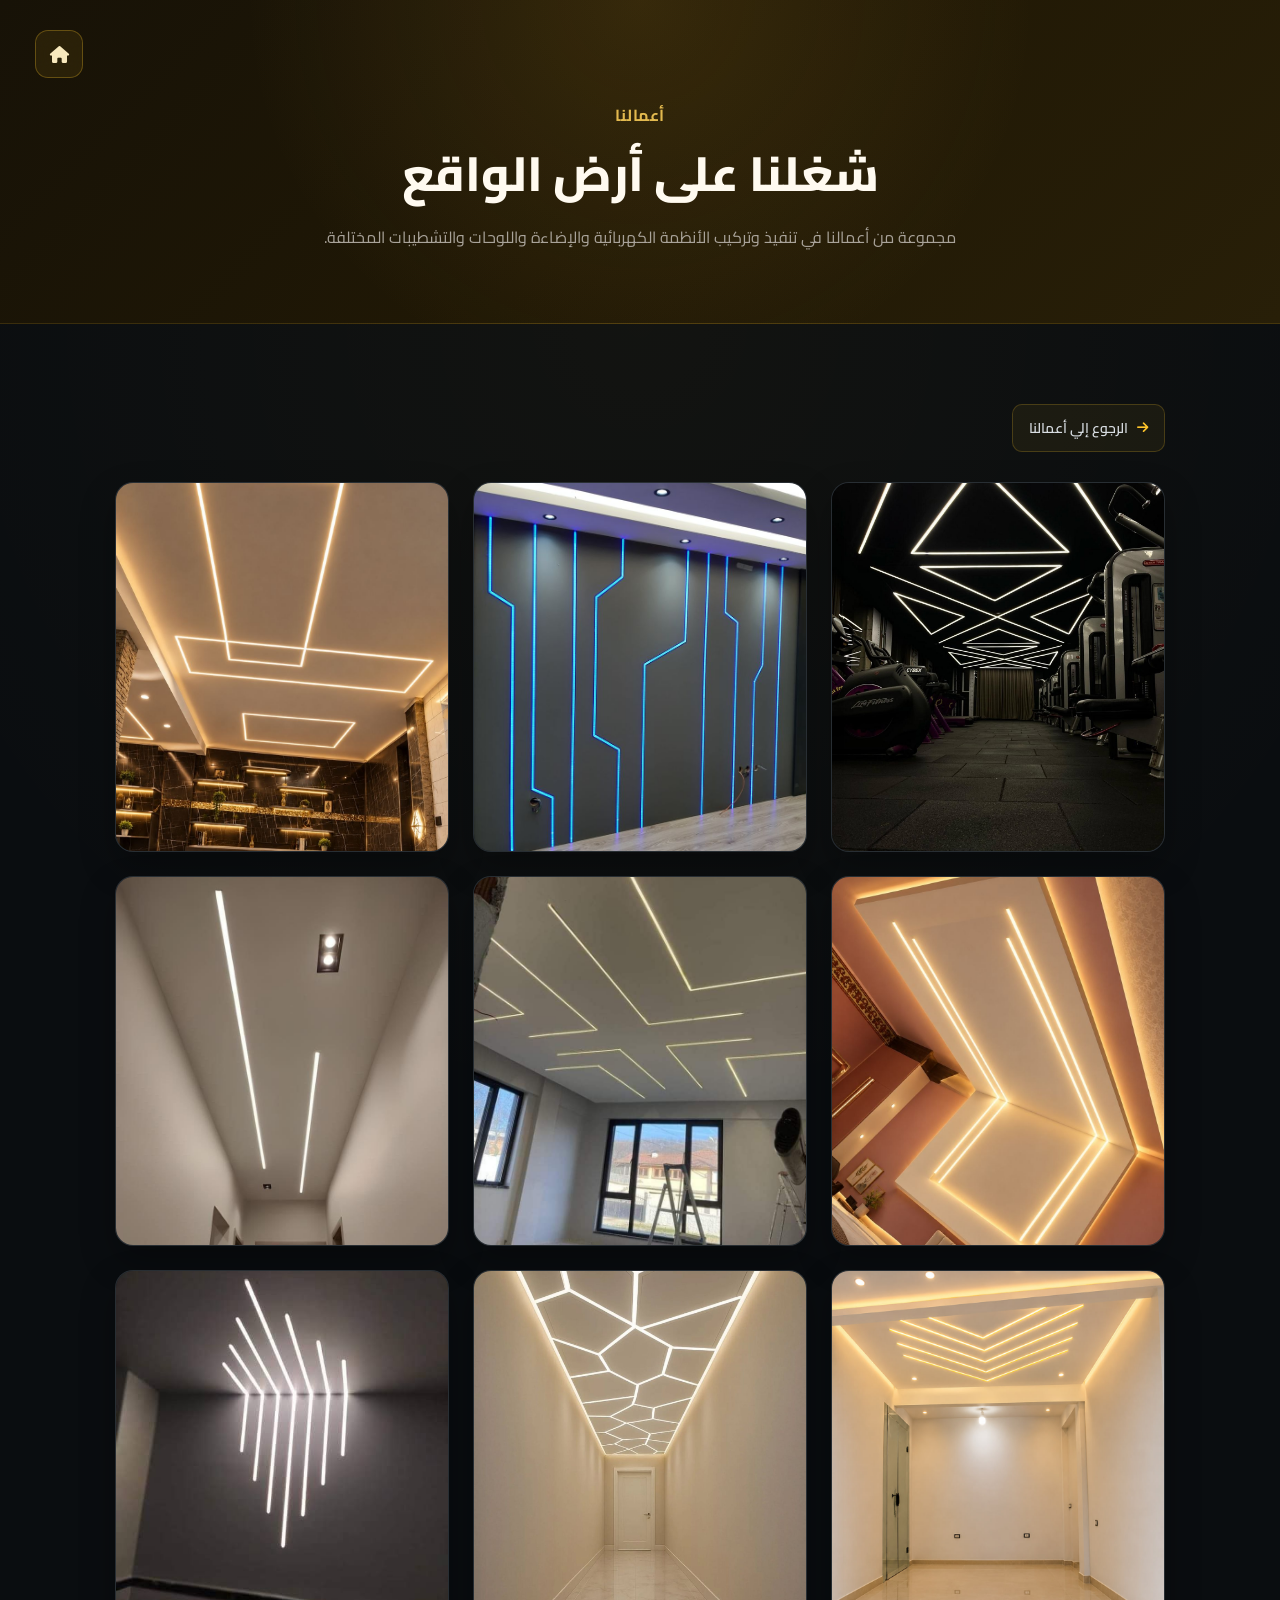
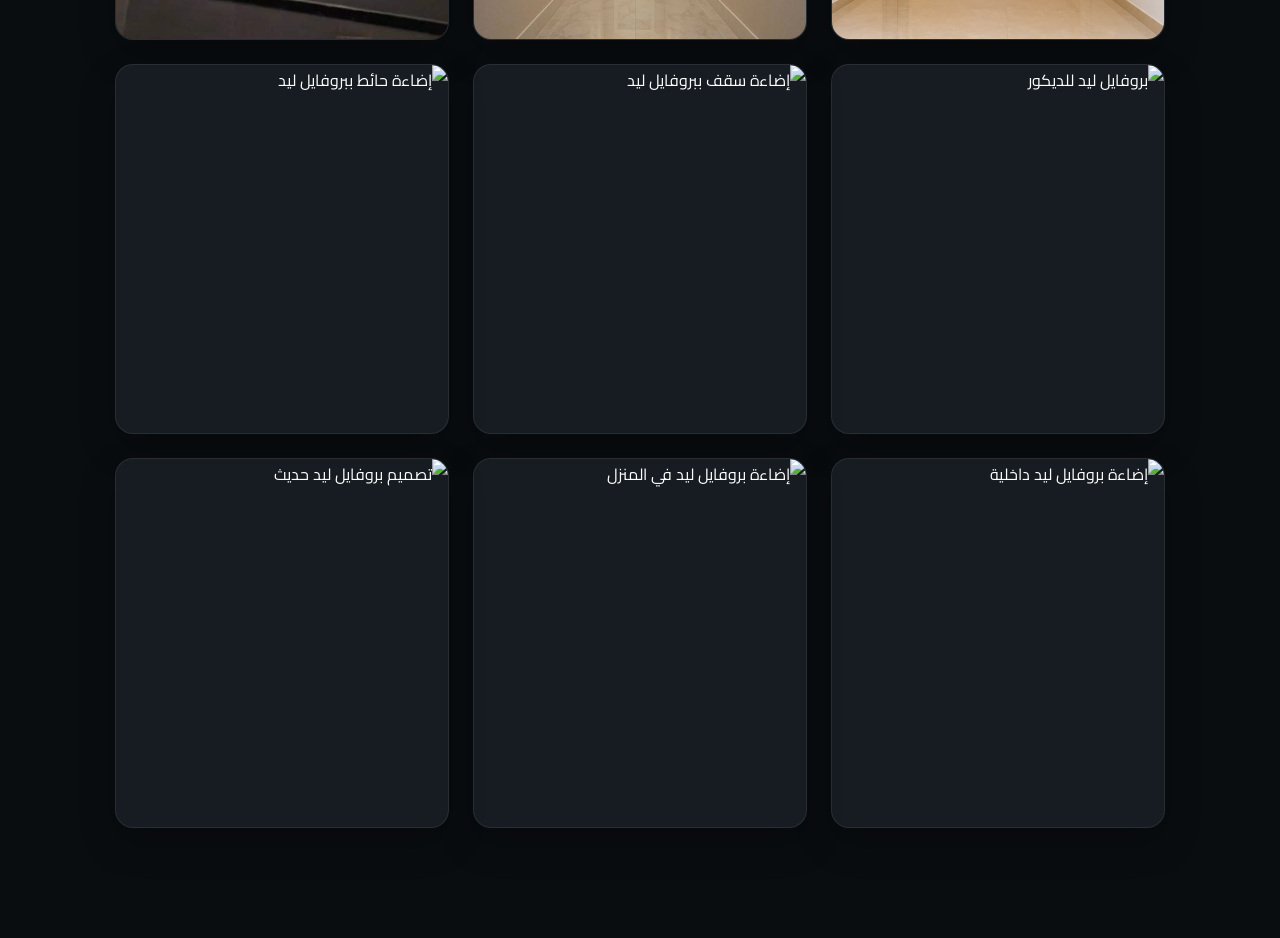
==== commit 2211bdc1: "update gallery slider" ====
--- a/gallary.html
+++ b/gallary.html
@@ -59,171 +59,16 @@
 
     <section class="gallery-page">
 
+        <a href="index.html#works" class="back-works">
+            <i class="fa-solid fa-arrow-right"></i>
+            <span>الرجوع إلي أعمالنا</span>
+        </a>
 
-
-            <a href="index.html#works" class="back-works">
-                <i class="fa-solid fa-arrow-right"></i>
-                <span>الرجوع إلي أعمالنا</span>
-            </a>
-
-
-        <div class="gallery-grid">
-
-
-            <!-- Project 1 -->
-
-            <div class="work-card">
-
-                <img src="img/be87c420d6466a7f1e59875015f99b03.jpg" alt="لوحة توزيع كهربائية">
-
-                <div class="work-overlay">
-
-                    <div>
-
-                        <span>
-                            لوحات كهربائية
-                        </span>
-
-                        <h3>
-                            تجهيز وتركيب لوحة كهربائية
-                        </h3>
-
-                    </div>
-
-                </div>
-
-            </div>
-
-
-            <!-- Project 2 -->
-
-            <div class="work-card">
-
-                <img src="img/photo_2026-09-03_00-24-23.jpg" alt="تمديدات كهربائية">
-
-                <div class="work-overlay">
-
-                    <div>
-
-                        <span>
-                            تمديدات
-                        </span>
-
-                        <h3>
-                            تنفيذ تمديدات كهربائية
-                        </h3>
-
-                    </div>
-
-                </div>
-
-            </div>
-
-
-            <!-- Project 3 -->
-
-            <div class="work-card">
-
-                <img src="img/99199348999a768b147f7412500a4eb3.jpg" alt="تأسيس كهرباء">
-
-                <div class="work-overlay">
-
-                    <div>
-
-                        <span>
-                            تأسيس كهرباء
-                        </span>
-
-                        <h3>
-                            تأسيس وتنفيذ أعمال الكهرباء
-                        </h3>
-
-                    </div>
-
-                </div>
-
-            </div>
-
-
-            <!-- Project 4 -->
-
-            <div class="work-card">
-
-                <img src="img/ChatGPT Image Sep 2, 2026, 11_49_43 PM.png" alt="إضاءة ديكورية">
-
-                <div class="work-overlay">
-
-                    <div>
-
-                        <span>
-                            إضاءة
-                        </span>
-
-                        <h3>
-                            تنفيذ إضاءة ديكورية
-                        </h3>
-
-                    </div>
-
-                </div>
-
-            </div>
-
-
-            <!-- Project 5 -->
-
-            <div class="work-card">
-
-                <img src="img/photo_2026-09-02_20-09-18.jpg" alt="إضاءة خارجية">
-
-                <div class="work-overlay">
-
-                    <div>
-
-                        <span>
-                            إضاءة خارجية
-                        </span>
-
-                        <h3>
-                            تنفيذ إضاءة خارجية
-                        </h3>
-
-                    </div>
-
-                </div>
-
-            </div>
-
-
-            <!-- Project 6 -->
-
-            <div class="work-card">
-
-                <img src="img/9a830b537332dc876e969512bd773944.jpg" alt="أعمال كهرباء وإنارة">
-
-                <div class="work-overlay">
-
-                    <div>
-
-                        <span>
-                            كهرباء وإنارة
-                        </span>
-
-                        <h3>
-                            تنفيذ أعمال كهربائية متكاملة
-                        </h3>
-
-                    </div>
-
-                </div>
-
-            </div>
-
+        <div class="gallery-grid" id="galleryGrid">
 
         </div>
 
     </section>
-
 
     <!-- Lightbox -->
 
@@ -241,7 +86,7 @@
 
         <!-- Previous -->
 
-        <button class="lightbox-arrow prev" id="lightboxPrev" aria-label="الصورة السابقة">
+        <button class="lightbox-arrow prev" id="lightboxPrev">
 
             <i class="fa-solid fa-chevron-right"></i>
 
@@ -276,6 +121,7 @@
 
     <!-- JavaScript -->
 
+
     <script src="js/gallary.js"></script>
 
 </body>
--- a/css/gallary.css
+++ b/css/gallary.css
@@ -259,7 +259,7 @@
   border-radius: 14px;
   box-shadow: 0 30px 90px rgba(0, 0, 0, 0.75);
   transform: scale(0.94);
-  transition: 0.35s ease;
+  transition: transform 0.35s ease, opacity 0.12s ease;
 }
 .lightbox.active img {
   transform: scale(1);
@@ -341,6 +341,13 @@
 .lightbox-play:hover {
   transform: translateX(-50%) scale(1.08);
 }
+/* الحالة وقت السلايدر شغال */
+.lightbox-play.playing {
+  background: var(--yellow);
+  color: var(--bg-void);
+  border-color: var(--yellow);
+  box-shadow: 0 8px 25px rgba(255, 197, 43, 0.35);
+}
 /* =========================
    Tablet
 ========================= */
